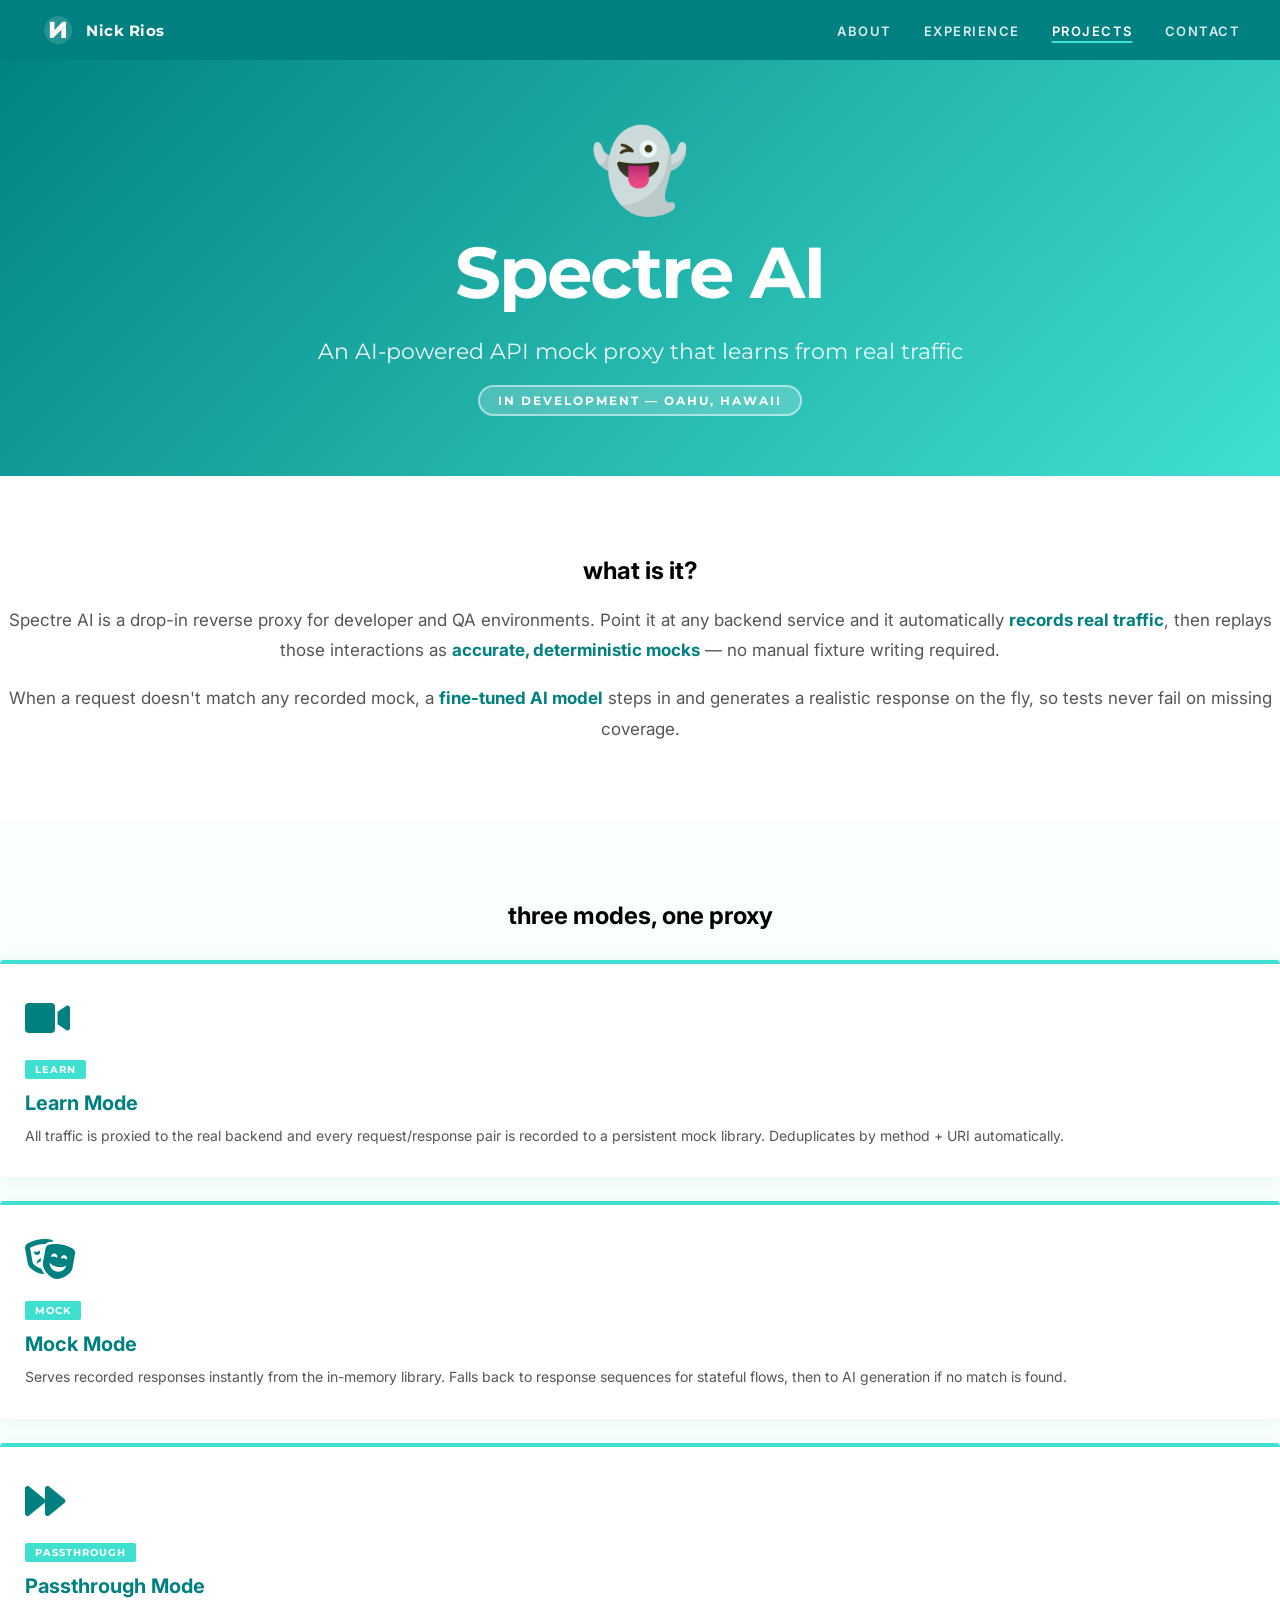
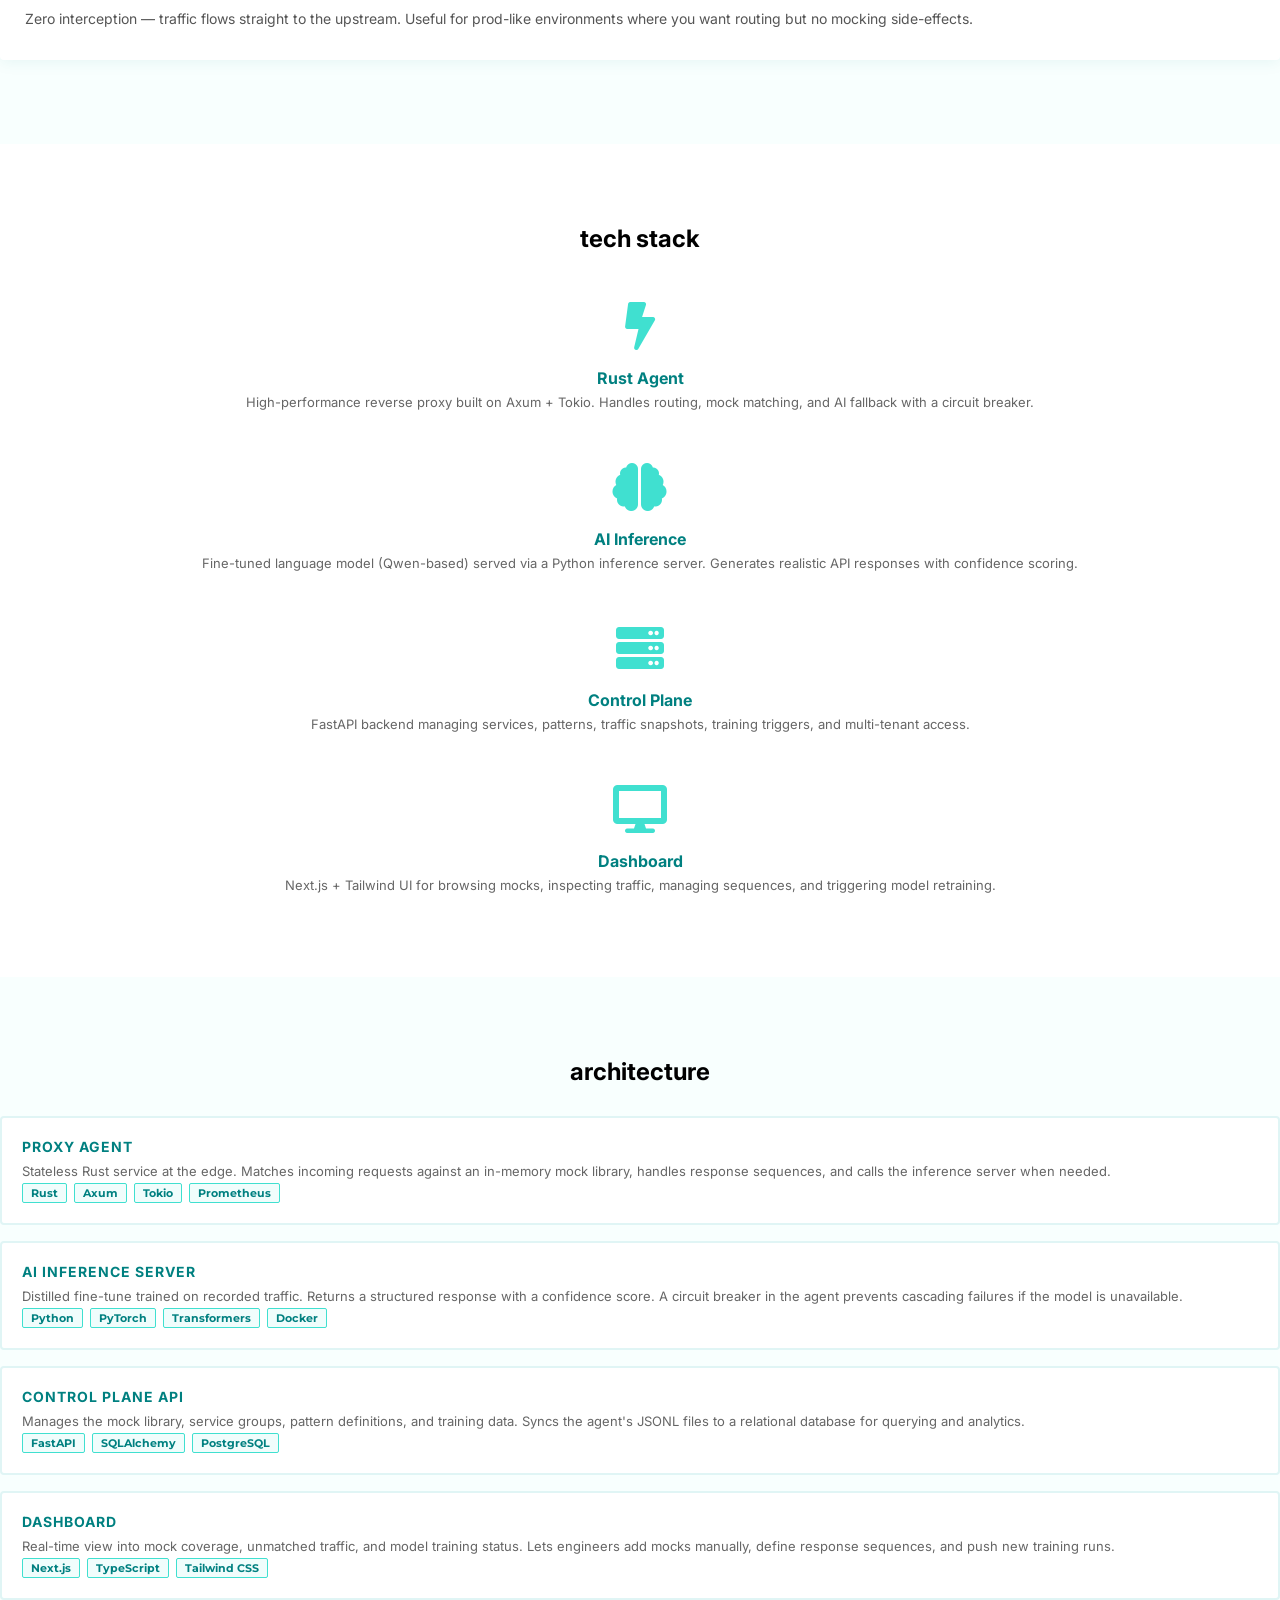
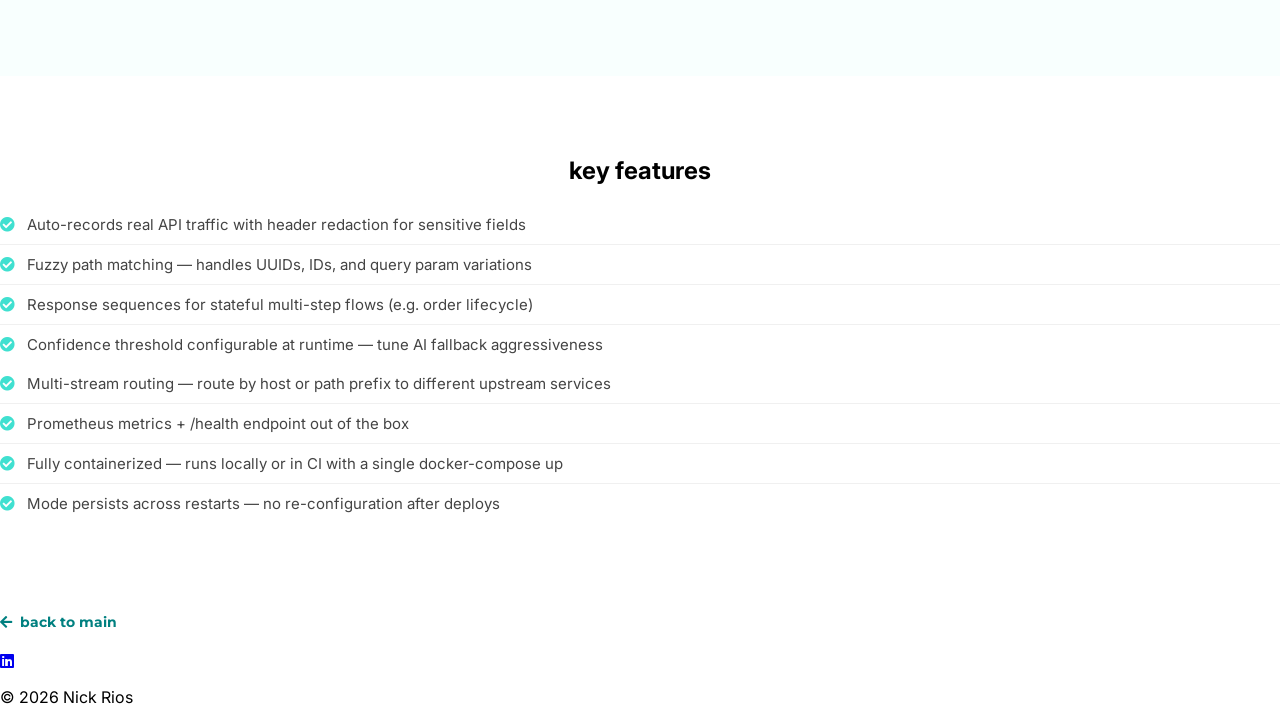
==== project.html @ e2701777 "Overhaul portfolio site with new design and updated content - Custom flexbox nav replacing broken Bo" ====
<!doctype html>
<html lang="en">

<head>
    <meta charset="utf-8">
    <meta http-equiv="x-ua-compatible" content="ie=edge">
    <title>Nick Rios | Projects</title>
    <meta name="description" content="Projects by Nick Rios — currently building Spectre AI, an AI-powered API mock proxy.">
    <meta name="viewport" content="width=device-width, initial-scale=1">
    <link rel="shortcut icon" href="static/images/favicon.ico" type="image/x-icon">
    <link rel="icon" type="image/png" href="static/images/favicon.png" />
    <link rel="stylesheet" href="https://fonts.googleapis.com/css2?family=Inter:wght@400;500;600;700&family=Montserrat:wght@400;700;900&display=swap">
    <link rel="stylesheet" href="static/css/normalize.css">
    <link rel="stylesheet" href="static/css/bootstrap.min.css">
    <link rel="stylesheet" href="https://use.fontawesome.com/releases/v5.8.1/css/all.css" integrity="sha384-50oBUHEmvpQ+1lW4y57PTFmhCaXp0ML5d60M1M7uH2+nqUivzIebhndOJK28anvf" crossorigin="anonymous">
    <style>
        /* ── Shared topnav ── */
        *, *::before, *::after { box-sizing: border-box; }
        body { font-family: 'Inter', sans-serif; margin: 0; padding: 0; }
        .topnav {
            position: fixed; top: 0; left: 0; right: 0; z-index: 100;
            height: 60px; background: #008080;
            display: flex; align-items: center; justify-content: space-between;
            padding: 0 40px;
        }
        .topnav-brand {
            display: flex; align-items: center; gap: 10px;
            color: #fff; font-family: 'Montserrat', sans-serif;
            font-size: 15px; font-weight: 700; letter-spacing: 0.5px;
            text-decoration: none;
        }
        .topnav-brand svg { width: 36px; height: 36px; flex-shrink: 0; }
        .topnav-links {
            display: flex; align-items: center; gap: 32px;
            list-style: none; margin: 0; padding: 0;
        }
        .topnav-links a {
            color: rgba(255,255,255,0.85); font-size: 13px; font-weight: 600;
            letter-spacing: 1.5px; text-transform: uppercase; text-decoration: none;
            transition: color 0.2s; position: relative; padding-bottom: 4px;
        }
        .topnav-links a::after {
            content: ''; position: absolute; bottom: 0; left: 50%;
            transform: translateX(-50%); width: 0; height: 2px;
            background: #40E0D0; transition: width 0.25s ease;
        }
        .topnav-links a:hover { color: #fff; }
        .topnav-links a:hover::after,
        .topnav-links a.active::after { width: 100%; }
        .topnav-links a.active { color: #fff; }
        .topnav-toggle {
            display: none; background: none; border: none; cursor: pointer;
            padding: 4px; flex-direction: column; gap: 5px;
        }
        .topnav-toggle span { display: block; width: 24px; height: 2px; background: #fff; border-radius: 2px; }
        #return-to-top {
            position: fixed; bottom: 24px; right: 24px;
            background: rgba(0,128,128,0.85); width: 44px; height: 44px;
            border-radius: 50%; display: none; align-items: center;
            justify-content: center; color: #fff; font-size: 16px;
            z-index: 999; transition: background 0.2s ease; text-decoration: none;
        }
        #return-to-top:hover { background: #008080; }
        @media (max-width: 767px) {
            .topnav { padding: 0 20px; }
            .topnav-toggle { display: flex; }
            .topnav-links {
                display: none; position: absolute; top: 60px; left: 0; right: 0;
                background: #006666; flex-direction: column; gap: 0; padding: 8px 0;
            }
            .topnav-links.open { display: flex; }
            .topnav-links li { width: 100%; }
            .topnav-links a { display: block; padding: 12px 24px; letter-spacing: 1px; }
            .topnav-links a::after { display: none; }
        }
    </style>
    <style>
        /* ── Project page overrides ── */
        .project-hero {
            background: linear-gradient(135deg, #008080 0%, #40E0D0 100%);
            padding: 120px 0 60px;
            text-align: center;
            color: #fff;
        }

        .project-hero h1 {
            font-family: 'Montserrat', sans-serif;
            font-size: 72px;
            font-weight: 700;
            margin: 0 0 10px;
            letter-spacing: -2px;
        }

        .project-hero .spectre-icon {
            font-size: 80px;
            display: block;
            margin-bottom: 10px;
            opacity: 0.9;
        }

        .project-hero .tagline {
            font-size: 22px;
            font-family: 'Montserrat', sans-serif;
            opacity: 0.92;
            margin-bottom: 20px;
        }

        .project-hero .status-badge {
            display: inline-block;
            background: rgba(255,255,255,0.2);
            border: 2px solid rgba(255,255,255,0.5);
            color: #fff;
            font-family: 'Montserrat', sans-serif;
            font-size: 12px;
            font-weight: 700;
            letter-spacing: 2px;
            text-transform: uppercase;
            padding: 6px 18px;
            border-radius: 20px;
        }

        /* ── Sections ── */
        .project-section {
            padding: 60px 0;
        }

        .project-section h2 {
            text-align: center;
        }

        .project-section.alt-bg {
            background: #f8fffe;
        }

        /* ── Mode cards ── */
        .mode-card {
            background: #fff;
            border-top: 4px solid #40E0D0;
            border-radius: 4px;
            box-shadow: 0 2px 16px rgba(0,128,128,0.08);
            padding: 30px 25px;
            margin-bottom: 24px;
            height: 100%;
        }

        .mode-card .mode-icon {
            font-size: 40px;
            color: #008080;
            margin-bottom: 14px;
        }

        .mode-card h3 {
            color: #008080;
            font-size: 20px;
            font-weight: 700;
            margin-top: 0;
            margin-bottom: 10px;
        }

        .mode-card p {
            color: #555;
            font-size: 14px;
            line-height: 1.6;
            margin: 0;
        }

        .mode-label {
            display: inline-block;
            background: #40E0D0;
            color: #fff;
            font-family: 'Montserrat', sans-serif;
            font-size: 10px;
            font-weight: 700;
            letter-spacing: 1px;
            text-transform: uppercase;
            padding: 3px 10px;
            border-radius: 2px;
            margin-bottom: 12px;
        }

        /* ── Stack grid ── */
        .stack-item {
            text-align: center;
            padding: 24px 10px;
        }

        .stack-item .stack-icon {
            font-size: 48px;
            color: #40E0D0;
            margin-bottom: 12px;
        }

        .stack-item h4 {
            color: #008080;
            font-size: 16px;
            font-weight: 700;
            margin: 0 0 6px;
        }

        .stack-item p {
            font-size: 13px;
            color: #666;
            margin: 0;
        }

        /* ── Feature list ── */
        .feature-list {
            list-style: none;
            padding: 0;
            margin: 0;
        }

        .feature-list li {
            padding: 10px 0;
            border-bottom: 1px solid #f0f0f0;
            font-size: 15px;
            color: #444;
            display: flex;
            align-items: flex-start;
            gap: 12px;
        }

        .feature-list li:last-child {
            border-bottom: none;
        }

        .feature-list li .fas {
            color: #40E0D0;
            margin-top: 2px;
            flex-shrink: 0;
        }

        /* ── Architecture diagram ── */
        .arch-box {
            background: #fff;
            border: 2px solid #e0f5f5;
            border-radius: 4px;
            padding: 20px;
            margin-bottom: 16px;
            position: relative;
        }

        .arch-box h5 {
            color: #008080;
            font-weight: 700;
            margin: 0 0 8px;
            font-size: 14px;
            text-transform: uppercase;
            letter-spacing: 1px;
        }

        .arch-box p {
            font-size: 13px;
            color: #666;
            margin: 0;
        }

        .arch-box .tech-tag {
            display: inline-block;
            background: #f0fdfc;
            border: 1px solid #40E0D0;
            color: #008080;
            font-size: 11px;
            font-family: 'Montserrat', sans-serif;
            font-weight: 700;
            padding: 2px 8px;
            margin: 4px 3px 0 0;
            border-radius: 2px;
        }

        /* ── Back link ── */
        .back-link {
            display: inline-flex;
            align-items: center;
            gap: 8px;
            color: #008080;
            font-family: 'Montserrat', sans-serif;
            font-weight: 700;
            font-size: 14px;
            text-decoration: none;
            margin-top: 30px;
            transition: color 0.2s;
        }

        .back-link:hover {
            color: #40E0D0;
        }

        /* ── Responsive ── */
        @media (max-width: 767px) {
            .project-hero h1 {
                font-size: 48px;
            }
            .project-hero .spectre-icon {
                font-size: 56px;
            }
        }
    </style>
</head>

<body>
    <!-- Return to Top -->
    <a href="javascript:" id="return-to-top"><span class="fas fa-arrow-up"></span></a>

    <!-- Navigation -->
    <nav class="topnav">
        <a href="index.html" class="topnav-brand">
            <svg xmlns="http://www.w3.org/2000/svg" viewBox="0 0 718.58 718.58" enable-background="new 0 0 425.8 425.8">
                <circle fill="rgba(255,255,255,0.15)" cx="362.9" cy="362.9" r="278.8"/>
                <g fill="#fff">
                    <polygon points="289.02 196.89 196.91 196.89 196.91 453.43 289.02 361.31 289.02 196.89"/>
                    <polygon points="426.45 518.57 518.56 518.57 518.56 262.03 426.45 354.15 426.45 518.57"/>
                    <polygon points="518.56 196.89 453.43 196.89 196.91 453.44 196.91 518.58 262.04 518.58 518.56 262.03 518.56 196.89"/>
                </g>
            </svg>
            Nick Rios
        </a>
        <button class="topnav-toggle" id="navToggle" aria-label="Toggle navigation">
            <span></span><span></span><span></span>
        </button>
        <ul class="topnav-links" id="navLinks">
            <li><a href="index.html#about">About</a></li>
            <li><a href="index.html#experience">Experience</a></li>
            <li><a href="project.html" class="active">Projects</a></li>
            <li><a href="index.html#contact">Contact</a></li>
        </ul>
    </nav>

    <!-- Hero -->
    <div class="project-hero">
        <div class="container">
            <span class="spectre-icon">👻</span>
            <h1>Spectre AI</h1>
            <p class="tagline">An AI-powered API mock proxy that learns from real traffic</p>
            <span class="status-badge">In Development &mdash; Oahu, Hawaii</span>
        </div>
    </div>

    <!-- What it is -->
    <section class="project-section">
        <div class="container">
            <h2>what is it?</h2>
            <div class="row">
                <div class="col-md-8 col-md-offset-2" style="text-align:center; color:#555; font-size:17px; line-height:1.8;">
                    <p>Spectre AI is a drop-in reverse proxy for developer and QA environments. Point it at any backend service and it automatically <strong style="color:#008080">records real traffic</strong>, then replays those interactions as <strong style="color:#008080">accurate, deterministic mocks</strong> — no manual fixture writing required.</p>
                    <p>When a request doesn't match any recorded mock, a <strong style="color:#008080">fine-tuned AI model</strong> steps in and generates a realistic response on the fly, so tests never fail on missing coverage.</p>
                </div>
            </div>
        </div>
    </section>

    <!-- Three modes -->
    <section class="project-section alt-bg">
        <div class="container">
            <h2>three modes, one proxy</h2>
            <div class="row" style="margin-top:30px;">
                <div class="col-md-4">
                    <div class="mode-card">
                        <div class="mode-icon"><span class="fas fa-video"></span></div>
                        <span class="mode-label">Learn</span>
                        <h3>Learn Mode</h3>
                        <p>All traffic is proxied to the real backend and every request/response pair is recorded to a persistent mock library. Deduplicates by method + URI automatically.</p>
                    </div>
                </div>
                <div class="col-md-4">
                    <div class="mode-card">
                        <div class="mode-icon"><span class="fas fa-theater-masks"></span></div>
                        <span class="mode-label">Mock</span>
                        <h3>Mock Mode</h3>
                        <p>Serves recorded responses instantly from the in-memory library. Falls back to response sequences for stateful flows, then to AI generation if no match is found.</p>
                    </div>
                </div>
                <div class="col-md-4">
                    <div class="mode-card">
                        <div class="mode-icon"><span class="fas fa-forward"></span></div>
                        <span class="mode-label">Passthrough</span>
                        <h3>Passthrough Mode</h3>
                        <p>Zero interception — traffic flows straight to the upstream. Useful for prod-like environments where you want routing but no mocking side-effects.</p>
                    </div>
                </div>
            </div>
        </div>
    </section>

    <!-- Tech stack -->
    <section class="project-section">
        <div class="container">
            <h2>tech stack</h2>
            <div class="row" style="margin-top:20px;">
                <div class="col-sm-6 col-md-3 stack-item">
                    <div class="stack-icon"><span class="fas fa-bolt"></span></div>
                    <h4>Rust Agent</h4>
                    <p>High-performance reverse proxy built on Axum + Tokio. Handles routing, mock matching, and AI fallback with a circuit breaker.</p>
                </div>
                <div class="col-sm-6 col-md-3 stack-item">
                    <div class="stack-icon"><span class="fas fa-brain"></span></div>
                    <h4>AI Inference</h4>
                    <p>Fine-tuned language model (Qwen-based) served via a Python inference server. Generates realistic API responses with confidence scoring.</p>
                </div>
                <div class="col-sm-6 col-md-3 stack-item">
                    <div class="stack-icon"><span class="fas fa-server"></span></div>
                    <h4>Control Plane</h4>
                    <p>FastAPI backend managing services, patterns, traffic snapshots, training triggers, and multi-tenant access.</p>
                </div>
                <div class="col-sm-6 col-md-3 stack-item">
                    <div class="stack-icon"><span class="fas fa-desktop"></span></div>
                    <h4>Dashboard</h4>
                    <p>Next.js + Tailwind UI for browsing mocks, inspecting traffic, managing sequences, and triggering model retraining.</p>
                </div>
            </div>
        </div>
    </section>

    <!-- Architecture -->
    <section class="project-section alt-bg">
        <div class="container">
            <h2>architecture</h2>
            <div class="row" style="margin-top:30px;">
                <div class="col-md-6">
                    <div class="arch-box">
                        <h5>Proxy Agent</h5>
                        <p>Stateless Rust service at the edge. Matches incoming requests against an in-memory mock library, handles response sequences, and calls the inference server when needed.</p>
                        <span class="tech-tag">Rust</span>
                        <span class="tech-tag">Axum</span>
                        <span class="tech-tag">Tokio</span>
                        <span class="tech-tag">Prometheus</span>
                    </div>
                    <div class="arch-box">
                        <h5>AI Inference Server</h5>
                        <p>Distilled fine-tune trained on recorded traffic. Returns a structured response with a confidence score. A circuit breaker in the agent prevents cascading failures if the model is unavailable.</p>
                        <span class="tech-tag">Python</span>
                        <span class="tech-tag">PyTorch</span>
                        <span class="tech-tag">Transformers</span>
                        <span class="tech-tag">Docker</span>
                    </div>
                </div>
                <div class="col-md-6">
                    <div class="arch-box">
                        <h5>Control Plane API</h5>
                        <p>Manages the mock library, service groups, pattern definitions, and training data. Syncs the agent's JSONL files to a relational database for querying and analytics.</p>
                        <span class="tech-tag">FastAPI</span>
                        <span class="tech-tag">SQLAlchemy</span>
                        <span class="tech-tag">PostgreSQL</span>
                    </div>
                    <div class="arch-box">
                        <h5>Dashboard</h5>
                        <p>Real-time view into mock coverage, unmatched traffic, and model training status. Lets engineers add mocks manually, define response sequences, and push new training runs.</p>
                        <span class="tech-tag">Next.js</span>
                        <span class="tech-tag">TypeScript</span>
                        <span class="tech-tag">Tailwind CSS</span>
                    </div>
                </div>
            </div>
        </div>
    </section>

    <!-- Key features -->
    <section class="project-section">
        <div class="container">
            <h2>key features</h2>
            <div class="row" style="margin-top:20px;">
                <div class="col-md-6">
                    <ul class="feature-list">
                        <li><span class="fas fa-check-circle"></span> Auto-records real API traffic with header redaction for sensitive fields</li>
                        <li><span class="fas fa-check-circle"></span> Fuzzy path matching — handles UUIDs, IDs, and query param variations</li>
                        <li><span class="fas fa-check-circle"></span> Response sequences for stateful multi-step flows (e.g. order lifecycle)</li>
                        <li><span class="fas fa-check-circle"></span> Confidence threshold configurable at runtime — tune AI fallback aggressiveness</li>
                    </ul>
                </div>
                <div class="col-md-6">
                    <ul class="feature-list">
                        <li><span class="fas fa-check-circle"></span> Multi-stream routing — route by host or path prefix to different upstream services</li>
                        <li><span class="fas fa-check-circle"></span> Prometheus metrics + /health endpoint out of the box</li>
                        <li><span class="fas fa-check-circle"></span> Fully containerized — runs locally or in CI with a single docker-compose up</li>
                        <li><span class="fas fa-check-circle"></span> Mode persists across restarts — no re-configuration after deploys</li>
                    </ul>
                </div>
            </div>
        </div>
    </section>

    <!-- Footer -->
    <footer id="contact">
        <div class="container">
            <div class="row">
                <a href="index.html" class="back-link"><span class="fas fa-arrow-left"></span> back to main</a>
                <br><br>
                <div class="social">
                    <a href="https://www.linkedin.com/in/nicolas-rios-039038108/" target="_blank" alt="LinkedIn profile"><span class="fab fa-linkedin" aria-hidden="true"></span></a>
                </div>
                <p id="copyright"></p>
            </div>
        </div>
    </footer>

    <script src="static/js/jquery-3.1.1.min.js"></script>
    <script src="static/js/bootstrap.min.js"></script>

    <script>
        // Mobile nav toggle
        document.getElementById('navToggle').addEventListener('click', function() {
            document.getElementById('navLinks').classList.toggle('open');
        });

        // Return to top
        window.addEventListener('scroll', function() {
            var btn = document.getElementById('return-to-top');
            btn.style.display = window.scrollY > 300 ? 'flex' : 'none';
        });
        document.getElementById('return-to-top').addEventListener('click', function(e) {
            e.preventDefault();
            window.scrollTo({ top: 0, behavior: 'smooth' });
        });

        // Footer year
        var c = document.getElementById('copyright');
        if (c) c.textContent = '© ' + new Date().getFullYear() + ' Nick Rios';
    </script>

</body>

</html>
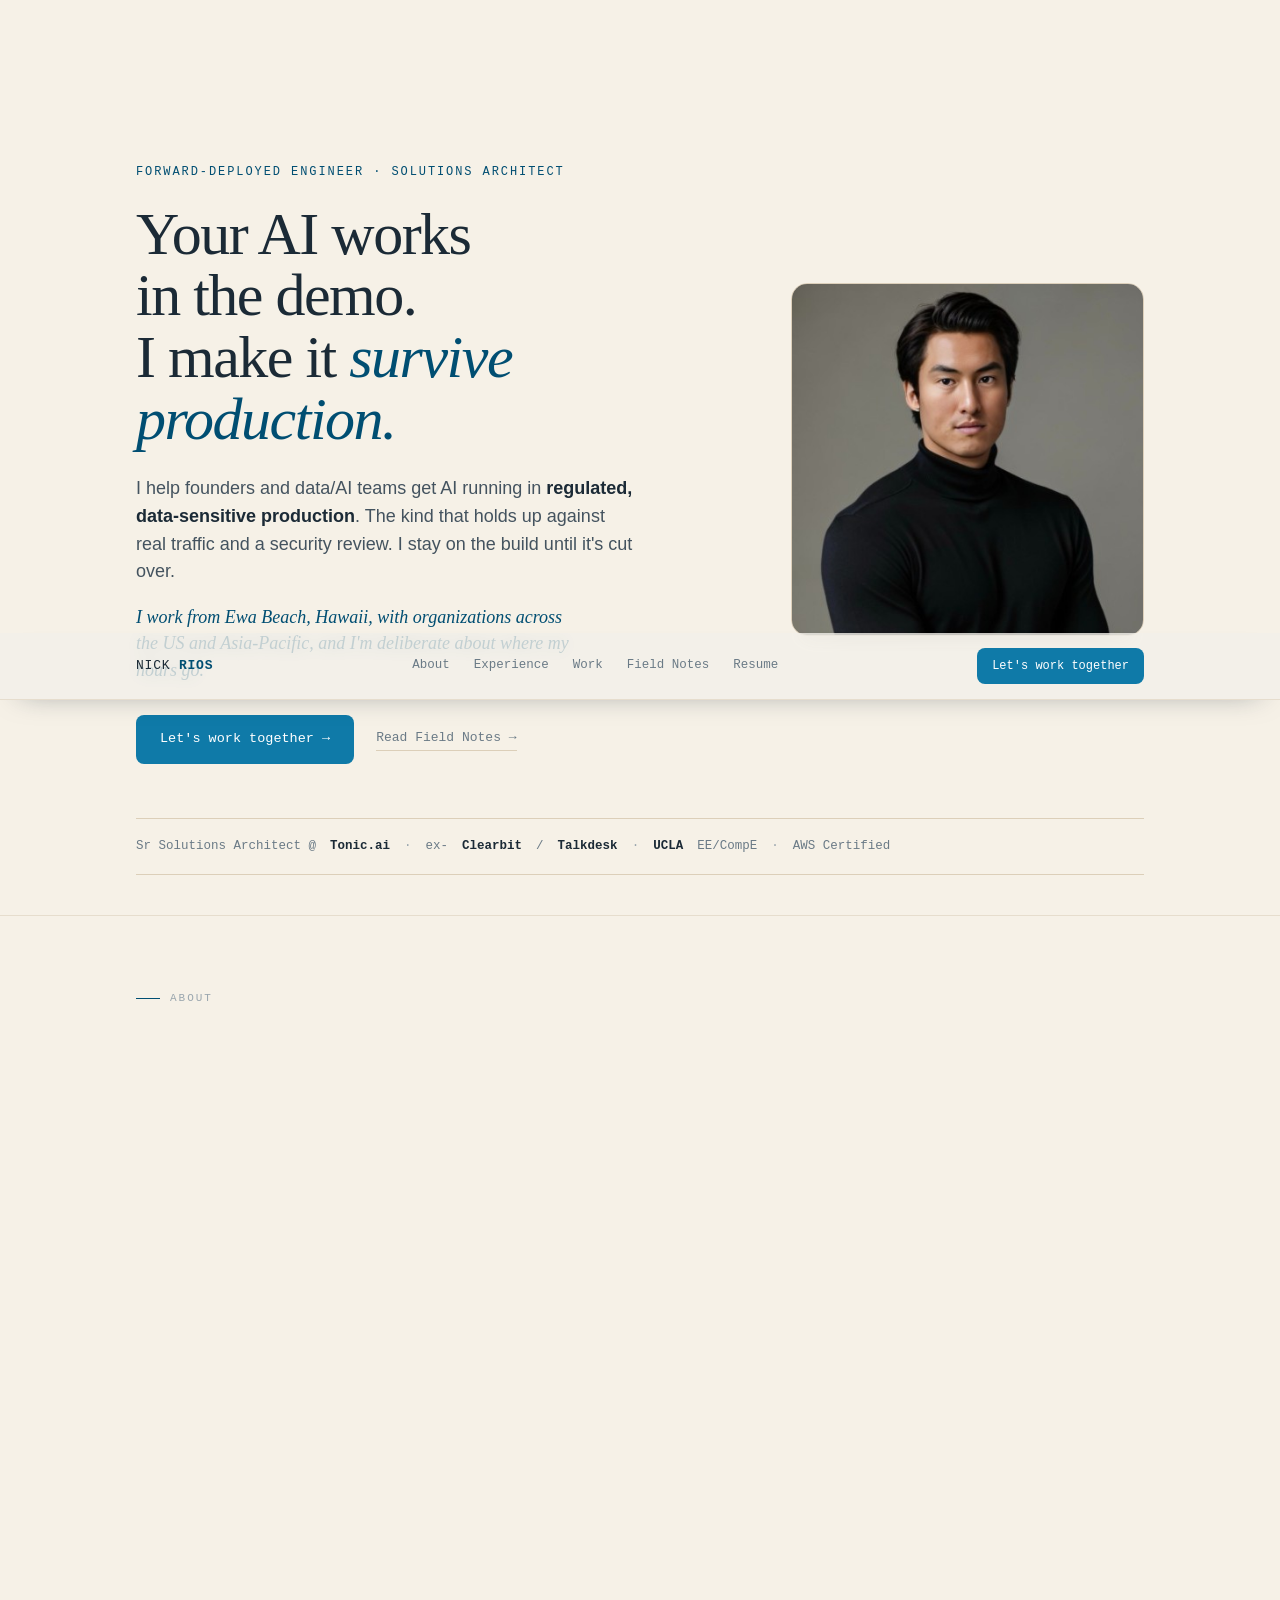
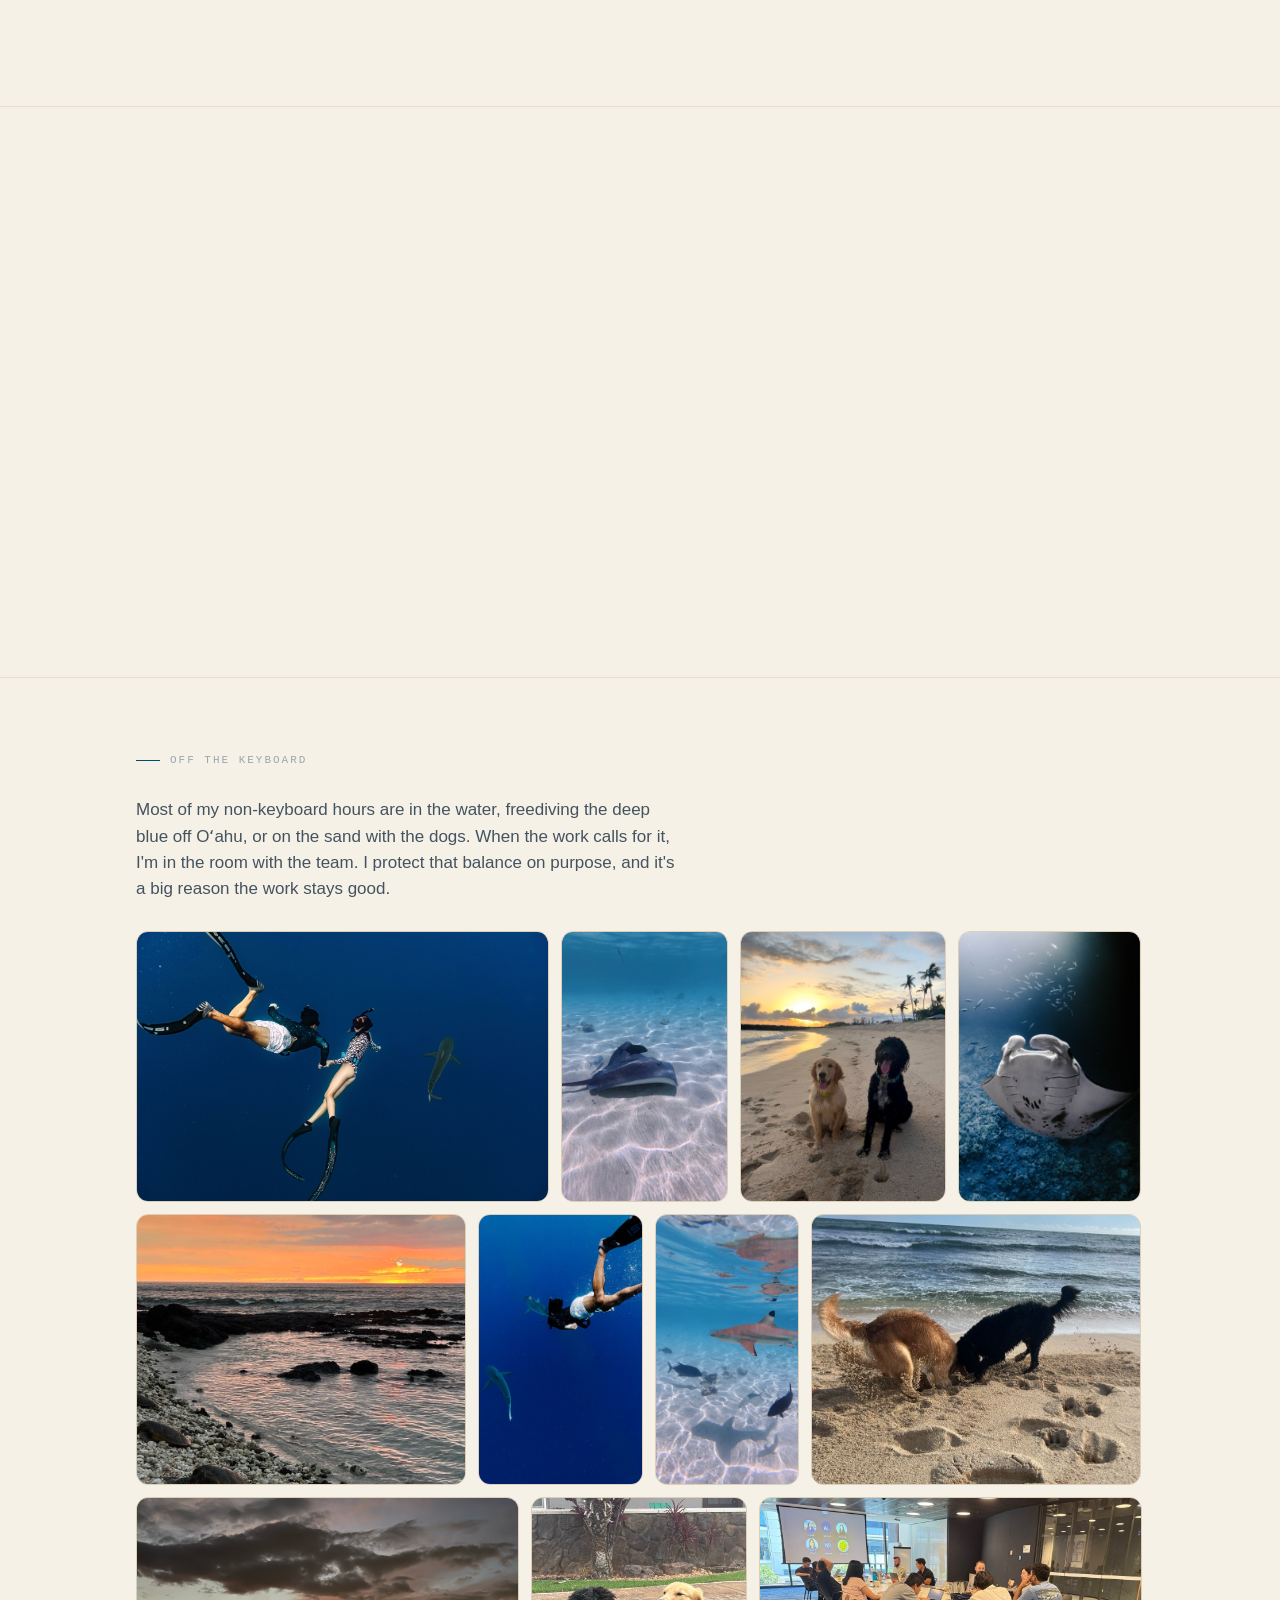
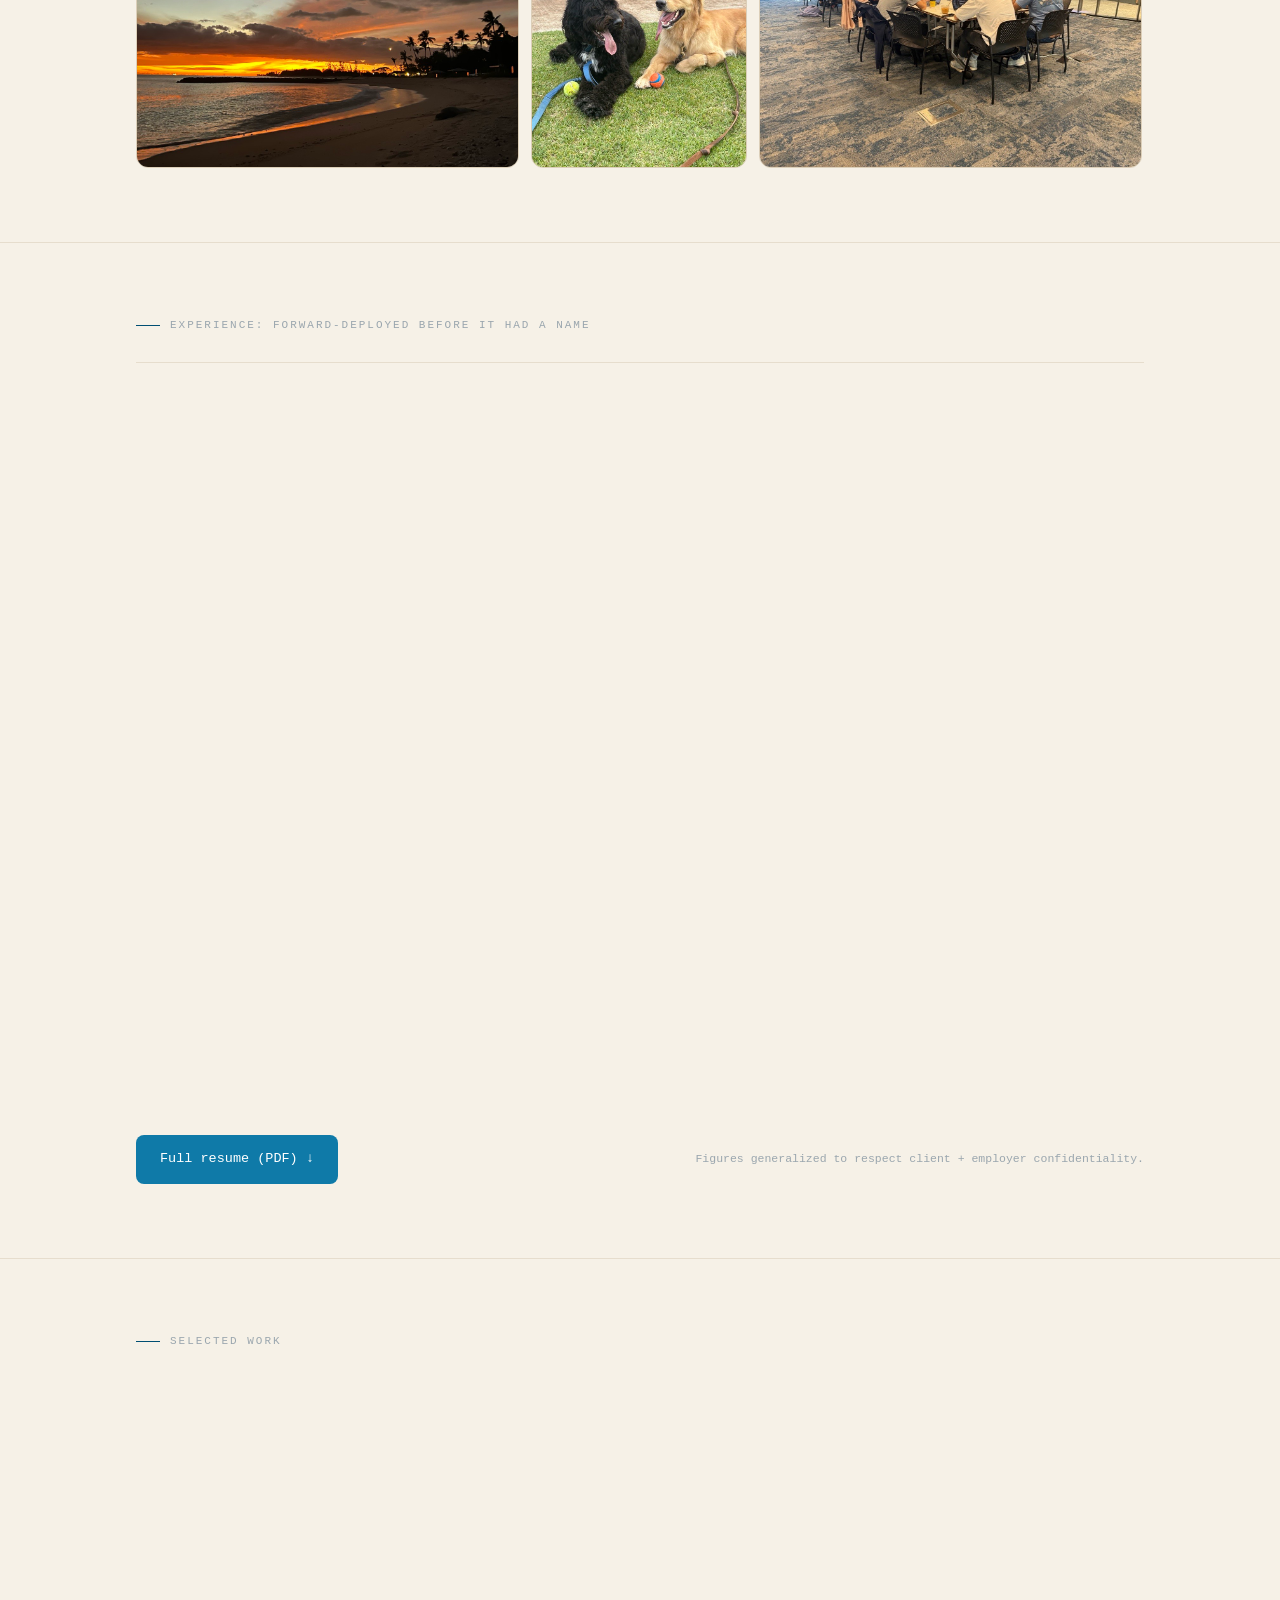
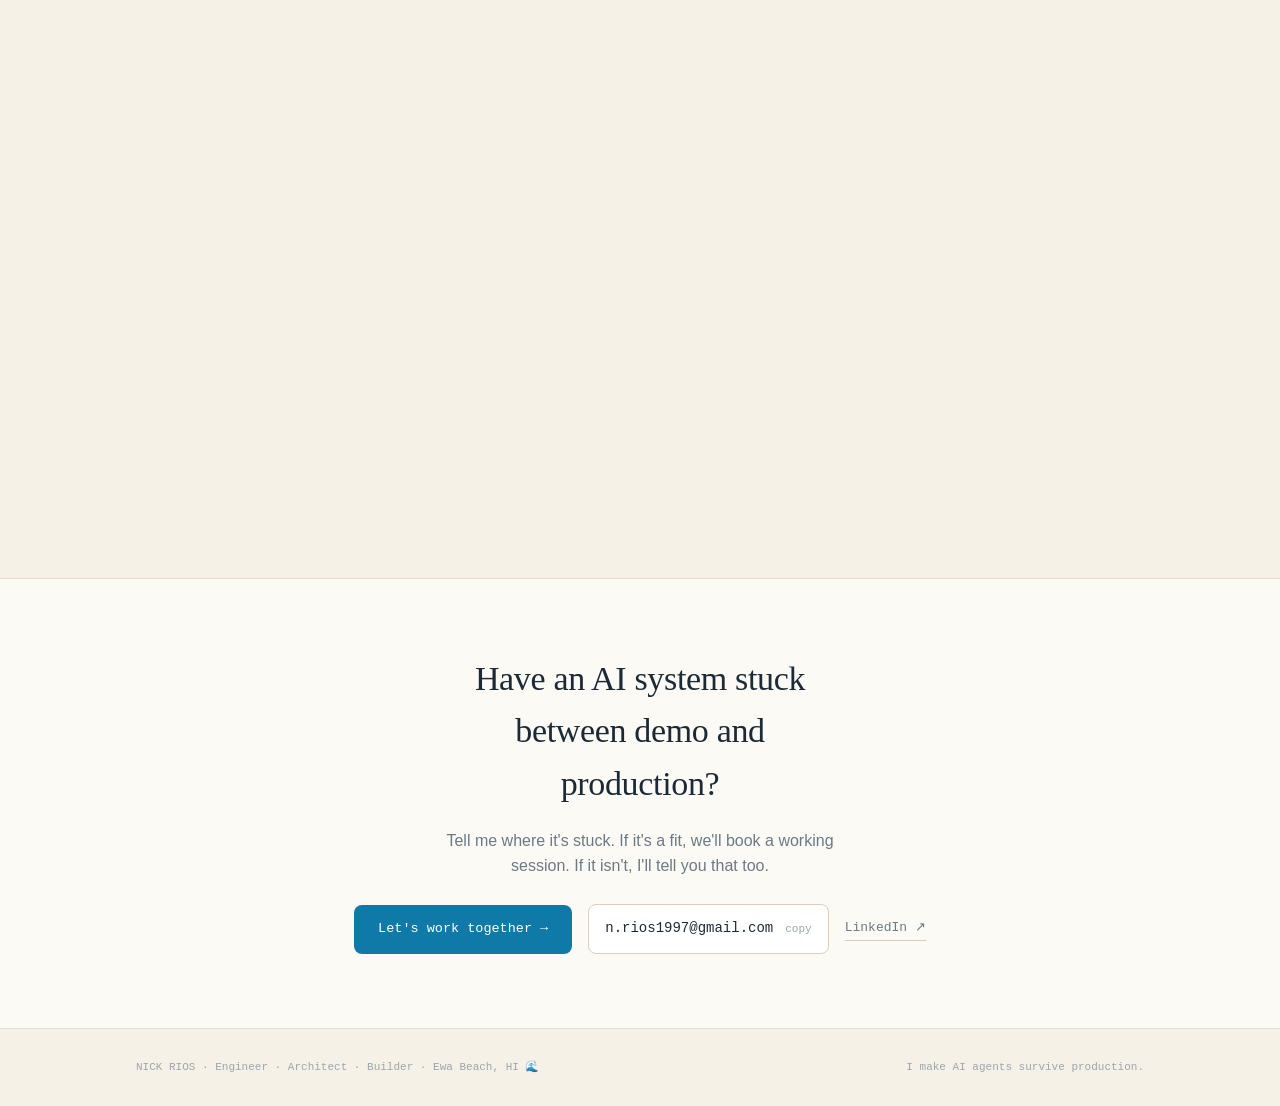
==== commit 791a0e1b: "Site v2: forward-deployed engineer portfolio Replaces the 2019-era single-page site with the new mul" ====
--- a/project.html
+++ b/project.html
@@ -1,522 +1,7 @@
-<!doctype html>
-<html lang="en">
-
-<head>
-    <meta charset="utf-8">
-    <meta http-equiv="x-ua-compatible" content="ie=edge">
-    <title>Nick Rios | Projects</title>
-    <meta name="description" content="Projects by Nick Rios — currently building Spectre AI, an AI-powered API mock proxy.">
-    <meta name="viewport" content="width=device-width, initial-scale=1">
-    <link rel="shortcut icon" href="static/images/favicon.ico" type="image/x-icon">
-    <link rel="icon" type="image/png" href="static/images/favicon.png" />
-    <link rel="stylesheet" href="https://fonts.googleapis.com/css2?family=Inter:wght@400;500;600;700&family=Montserrat:wght@400;700;900&display=swap">
-    <link rel="stylesheet" href="static/css/normalize.css">
-    <link rel="stylesheet" href="static/css/bootstrap.min.css">
-    <link rel="stylesheet" href="https://use.fontawesome.com/releases/v5.8.1/css/all.css" integrity="sha384-50oBUHEmvpQ+1lW4y57PTFmhCaXp0ML5d60M1M7uH2+nqUivzIebhndOJK28anvf" crossorigin="anonymous">
-    <style>
-        /* ── Shared topnav ── */
-        *, *::before, *::after { box-sizing: border-box; }
-        body { font-family: 'Inter', sans-serif; margin: 0; padding: 0; }
-        .topnav {
-            position: fixed; top: 0; left: 0; right: 0; z-index: 100;
-            height: 60px; background: #008080;
-            display: flex; align-items: center; justify-content: space-between;
-            padding: 0 40px;
-        }
-        .topnav-brand {
-            display: flex; align-items: center; gap: 10px;
-            color: #fff; font-family: 'Montserrat', sans-serif;
-            font-size: 15px; font-weight: 700; letter-spacing: 0.5px;
-            text-decoration: none;
-        }
-        .topnav-brand svg { width: 36px; height: 36px; flex-shrink: 0; }
-        .topnav-links {
-            display: flex; align-items: center; gap: 32px;
-            list-style: none; margin: 0; padding: 0;
-        }
-        .topnav-links a {
-            color: rgba(255,255,255,0.85); font-size: 13px; font-weight: 600;
-            letter-spacing: 1.5px; text-transform: uppercase; text-decoration: none;
-            transition: color 0.2s; position: relative; padding-bottom: 4px;
-        }
-        .topnav-links a::after {
-            content: ''; position: absolute; bottom: 0; left: 50%;
-            transform: translateX(-50%); width: 0; height: 2px;
-            background: #40E0D0; transition: width 0.25s ease;
-        }
-        .topnav-links a:hover { color: #fff; }
-        .topnav-links a:hover::after,
-        .topnav-links a.active::after { width: 100%; }
-        .topnav-links a.active { color: #fff; }
-        .topnav-toggle {
-            display: none; background: none; border: none; cursor: pointer;
-            padding: 4px; flex-direction: column; gap: 5px;
-        }
-        .topnav-toggle span { display: block; width: 24px; height: 2px; background: #fff; border-radius: 2px; }
-        #return-to-top {
-            position: fixed; bottom: 24px; right: 24px;
-            background: rgba(0,128,128,0.85); width: 44px; height: 44px;
-            border-radius: 50%; display: none; align-items: center;
-            justify-content: center; color: #fff; font-size: 16px;
-            z-index: 999; transition: background 0.2s ease; text-decoration: none;
-        }
-        #return-to-top:hover { background: #008080; }
-        @media (max-width: 767px) {
-            .topnav { padding: 0 20px; }
-            .topnav-toggle { display: flex; }
-            .topnav-links {
-                display: none; position: absolute; top: 60px; left: 0; right: 0;
-                background: #006666; flex-direction: column; gap: 0; padding: 8px 0;
-            }
-            .topnav-links.open { display: flex; }
-            .topnav-links li { width: 100%; }
-            .topnav-links a { display: block; padding: 12px 24px; letter-spacing: 1px; }
-            .topnav-links a::after { display: none; }
-        }
-    </style>
-    <style>
-        /* ── Project page overrides ── */
-        .project-hero {
-            background: linear-gradient(135deg, #008080 0%, #40E0D0 100%);
-            padding: 120px 0 60px;
-            text-align: center;
-            color: #fff;
-        }
-
-        .project-hero h1 {
-            font-family: 'Montserrat', sans-serif;
-            font-size: 72px;
-            font-weight: 700;
-            margin: 0 0 10px;
-            letter-spacing: -2px;
-        }
-
-        .project-hero .spectre-icon {
-            font-size: 80px;
-            display: block;
-            margin-bottom: 10px;
-            opacity: 0.9;
-        }
-
-        .project-hero .tagline {
-            font-size: 22px;
-            font-family: 'Montserrat', sans-serif;
-            opacity: 0.92;
-            margin-bottom: 20px;
-        }
-
-        .project-hero .status-badge {
-            display: inline-block;
-            background: rgba(255,255,255,0.2);
-            border: 2px solid rgba(255,255,255,0.5);
-            color: #fff;
-            font-family: 'Montserrat', sans-serif;
-            font-size: 12px;
-            font-weight: 700;
-            letter-spacing: 2px;
-            text-transform: uppercase;
-            padding: 6px 18px;
-            border-radius: 20px;
-        }
-
-        /* ── Sections ── */
-        .project-section {
-            padding: 60px 0;
-        }
-
-        .project-section h2 {
-            text-align: center;
-        }
-
-        .project-section.alt-bg {
-            background: #f8fffe;
-        }
-
-        /* ── Mode cards ── */
-        .mode-card {
-            background: #fff;
-            border-top: 4px solid #40E0D0;
-            border-radius: 4px;
-            box-shadow: 0 2px 16px rgba(0,128,128,0.08);
-            padding: 30px 25px;
-            margin-bottom: 24px;
-            height: 100%;
-        }
-
-        .mode-card .mode-icon {
-            font-size: 40px;
-            color: #008080;
-            margin-bottom: 14px;
-        }
-
-        .mode-card h3 {
-            color: #008080;
-            font-size: 20px;
-            font-weight: 700;
-            margin-top: 0;
-            margin-bottom: 10px;
-        }
-
-        .mode-card p {
-            color: #555;
-            font-size: 14px;
-            line-height: 1.6;
-            margin: 0;
-        }
-
-        .mode-label {
-            display: inline-block;
-            background: #40E0D0;
-            color: #fff;
-            font-family: 'Montserrat', sans-serif;
-            font-size: 10px;
-            font-weight: 700;
-            letter-spacing: 1px;
-            text-transform: uppercase;
-            padding: 3px 10px;
-            border-radius: 2px;
-            margin-bottom: 12px;
-        }
-
-        /* ── Stack grid ── */
-        .stack-item {
-            text-align: center;
-            padding: 24px 10px;
-        }
-
-        .stack-item .stack-icon {
-            font-size: 48px;
-            color: #40E0D0;
-            margin-bottom: 12px;
-        }
-
-        .stack-item h4 {
-            color: #008080;
-            font-size: 16px;
-            font-weight: 700;
-            margin: 0 0 6px;
-        }
-
-        .stack-item p {
-            font-size: 13px;
-            color: #666;
-            margin: 0;
-        }
-
-        /* ── Feature list ── */
-        .feature-list {
-            list-style: none;
-            padding: 0;
-            margin: 0;
-        }
-
-        .feature-list li {
-            padding: 10px 0;
-            border-bottom: 1px solid #f0f0f0;
-            font-size: 15px;
-            color: #444;
-            display: flex;
-            align-items: flex-start;
-            gap: 12px;
-        }
-
-        .feature-list li:last-child {
-            border-bottom: none;
-        }
-
-        .feature-list li .fas {
-            color: #40E0D0;
-            margin-top: 2px;
-            flex-shrink: 0;
-        }
-
-        /* ── Architecture diagram ── */
-        .arch-box {
-            background: #fff;
-            border: 2px solid #e0f5f5;
-            border-radius: 4px;
-            padding: 20px;
-            margin-bottom: 16px;
-            position: relative;
-        }
-
-        .arch-box h5 {
-            color: #008080;
-            font-weight: 700;
-            margin: 0 0 8px;
-            font-size: 14px;
-            text-transform: uppercase;
-            letter-spacing: 1px;
-        }
-
-        .arch-box p {
-            font-size: 13px;
-            color: #666;
-            margin: 0;
-        }
-
-        .arch-box .tech-tag {
-            display: inline-block;
-            background: #f0fdfc;
-            border: 1px solid #40E0D0;
-            color: #008080;
-            font-size: 11px;
-            font-family: 'Montserrat', sans-serif;
-            font-weight: 700;
-            padding: 2px 8px;
-            margin: 4px 3px 0 0;
-            border-radius: 2px;
-        }
-
-        /* ── Back link ── */
-        .back-link {
-            display: inline-flex;
-            align-items: center;
-            gap: 8px;
-            color: #008080;
-            font-family: 'Montserrat', sans-serif;
-            font-weight: 700;
-            font-size: 14px;
-            text-decoration: none;
-            margin-top: 30px;
-            transition: color 0.2s;
-        }
-
-        .back-link:hover {
-            color: #40E0D0;
-        }
-
-        /* ── Responsive ── */
-        @media (max-width: 767px) {
-            .project-hero h1 {
-                font-size: 48px;
-            }
-            .project-hero .spectre-icon {
-                font-size: 56px;
-            }
-        }
-    </style>
-</head>
-
-<body>
-    <!-- Return to Top -->
-    <a href="javascript:" id="return-to-top"><span class="fas fa-arrow-up"></span></a>
-
-    <!-- Navigation -->
-    <nav class="topnav">
-        <a href="index.html" class="topnav-brand">
-            <svg xmlns="http://www.w3.org/2000/svg" viewBox="0 0 718.58 718.58" enable-background="new 0 0 425.8 425.8">
-                <circle fill="rgba(255,255,255,0.15)" cx="362.9" cy="362.9" r="278.8"/>
-                <g fill="#fff">
-                    <polygon points="289.02 196.89 196.91 196.89 196.91 453.43 289.02 361.31 289.02 196.89"/>
-                    <polygon points="426.45 518.57 518.56 518.57 518.56 262.03 426.45 354.15 426.45 518.57"/>
-                    <polygon points="518.56 196.89 453.43 196.89 196.91 453.44 196.91 518.58 262.04 518.58 518.56 262.03 518.56 196.89"/>
-                </g>
-            </svg>
-            Nick Rios
-        </a>
-        <button class="topnav-toggle" id="navToggle" aria-label="Toggle navigation">
-            <span></span><span></span><span></span>
-        </button>
-        <ul class="topnav-links" id="navLinks">
-            <li><a href="index.html#about">About</a></li>
-            <li><a href="index.html#experience">Experience</a></li>
-            <li><a href="project.html" class="active">Projects</a></li>
-            <li><a href="index.html#contact">Contact</a></li>
-        </ul>
-    </nav>
-
-    <!-- Hero -->
-    <div class="project-hero">
-        <div class="container">
-            <span class="spectre-icon">👻</span>
-            <h1>Spectre AI</h1>
-            <p class="tagline">An AI-powered API mock proxy that learns from real traffic</p>
-            <span class="status-badge">In Development &mdash; Oahu, Hawaii</span>
-        </div>
-    </div>
-
-    <!-- What it is -->
-    <section class="project-section">
-        <div class="container">
-            <h2>what is it?</h2>
-            <div class="row">
-                <div class="col-md-8 col-md-offset-2" style="text-align:center; color:#555; font-size:17px; line-height:1.8;">
-                    <p>Spectre AI is a drop-in reverse proxy for developer and QA environments. Point it at any backend service and it automatically <strong style="color:#008080">records real traffic</strong>, then replays those interactions as <strong style="color:#008080">accurate, deterministic mocks</strong> — no manual fixture writing required.</p>
-                    <p>When a request doesn't match any recorded mock, a <strong style="color:#008080">fine-tuned AI model</strong> steps in and generates a realistic response on the fly, so tests never fail on missing coverage.</p>
-                </div>
-            </div>
-        </div>
-    </section>
-
-    <!-- Three modes -->
-    <section class="project-section alt-bg">
-        <div class="container">
-            <h2>three modes, one proxy</h2>
-            <div class="row" style="margin-top:30px;">
-                <div class="col-md-4">
-                    <div class="mode-card">
-                        <div class="mode-icon"><span class="fas fa-video"></span></div>
-                        <span class="mode-label">Learn</span>
-                        <h3>Learn Mode</h3>
-                        <p>All traffic is proxied to the real backend and every request/response pair is recorded to a persistent mock library. Deduplicates by method + URI automatically.</p>
-                    </div>
-                </div>
-                <div class="col-md-4">
-                    <div class="mode-card">
-                        <div class="mode-icon"><span class="fas fa-theater-masks"></span></div>
-                        <span class="mode-label">Mock</span>
-                        <h3>Mock Mode</h3>
-                        <p>Serves recorded responses instantly from the in-memory library. Falls back to response sequences for stateful flows, then to AI generation if no match is found.</p>
-                    </div>
-                </div>
-                <div class="col-md-4">
-                    <div class="mode-card">
-                        <div class="mode-icon"><span class="fas fa-forward"></span></div>
-                        <span class="mode-label">Passthrough</span>
-                        <h3>Passthrough Mode</h3>
-                        <p>Zero interception — traffic flows straight to the upstream. Useful for prod-like environments where you want routing but no mocking side-effects.</p>
-                    </div>
-                </div>
-            </div>
-        </div>
-    </section>
-
-    <!-- Tech stack -->
-    <section class="project-section">
-        <div class="container">
-            <h2>tech stack</h2>
-            <div class="row" style="margin-top:20px;">
-                <div class="col-sm-6 col-md-3 stack-item">
-                    <div class="stack-icon"><span class="fas fa-bolt"></span></div>
-                    <h4>Rust Agent</h4>
-                    <p>High-performance reverse proxy built on Axum + Tokio. Handles routing, mock matching, and AI fallback with a circuit breaker.</p>
-                </div>
-                <div class="col-sm-6 col-md-3 stack-item">
-                    <div class="stack-icon"><span class="fas fa-brain"></span></div>
-                    <h4>AI Inference</h4>
-                    <p>Fine-tuned language model (Qwen-based) served via a Python inference server. Generates realistic API responses with confidence scoring.</p>
-                </div>
-                <div class="col-sm-6 col-md-3 stack-item">
-                    <div class="stack-icon"><span class="fas fa-server"></span></div>
-                    <h4>Control Plane</h4>
-                    <p>FastAPI backend managing services, patterns, traffic snapshots, training triggers, and multi-tenant access.</p>
-                </div>
-                <div class="col-sm-6 col-md-3 stack-item">
-                    <div class="stack-icon"><span class="fas fa-desktop"></span></div>
-                    <h4>Dashboard</h4>
-                    <p>Next.js + Tailwind UI for browsing mocks, inspecting traffic, managing sequences, and triggering model retraining.</p>
-                </div>
-            </div>
-        </div>
-    </section>
-
-    <!-- Architecture -->
-    <section class="project-section alt-bg">
-        <div class="container">
-            <h2>architecture</h2>
-            <div class="row" style="margin-top:30px;">
-                <div class="col-md-6">
-                    <div class="arch-box">
-                        <h5>Proxy Agent</h5>
-                        <p>Stateless Rust service at the edge. Matches incoming requests against an in-memory mock library, handles response sequences, and calls the inference server when needed.</p>
-                        <span class="tech-tag">Rust</span>
-                        <span class="tech-tag">Axum</span>
-                        <span class="tech-tag">Tokio</span>
-                        <span class="tech-tag">Prometheus</span>
-                    </div>
-                    <div class="arch-box">
-                        <h5>AI Inference Server</h5>
-                        <p>Distilled fine-tune trained on recorded traffic. Returns a structured response with a confidence score. A circuit breaker in the agent prevents cascading failures if the model is unavailable.</p>
-                        <span class="tech-tag">Python</span>
-                        <span class="tech-tag">PyTorch</span>
-                        <span class="tech-tag">Transformers</span>
-                        <span class="tech-tag">Docker</span>
-                    </div>
-                </div>
-                <div class="col-md-6">
-                    <div class="arch-box">
-                        <h5>Control Plane API</h5>
-                        <p>Manages the mock library, service groups, pattern definitions, and training data. Syncs the agent's JSONL files to a relational database for querying and analytics.</p>
-                        <span class="tech-tag">FastAPI</span>
-                        <span class="tech-tag">SQLAlchemy</span>
-                        <span class="tech-tag">PostgreSQL</span>
-                    </div>
-                    <div class="arch-box">
-                        <h5>Dashboard</h5>
-                        <p>Real-time view into mock coverage, unmatched traffic, and model training status. Lets engineers add mocks manually, define response sequences, and push new training runs.</p>
-                        <span class="tech-tag">Next.js</span>
-                        <span class="tech-tag">TypeScript</span>
-                        <span class="tech-tag">Tailwind CSS</span>
-                    </div>
-                </div>
-            </div>
-        </div>
-    </section>
-
-    <!-- Key features -->
-    <section class="project-section">
-        <div class="container">
-            <h2>key features</h2>
-            <div class="row" style="margin-top:20px;">
-                <div class="col-md-6">
-                    <ul class="feature-list">
-                        <li><span class="fas fa-check-circle"></span> Auto-records real API traffic with header redaction for sensitive fields</li>
-                        <li><span class="fas fa-check-circle"></span> Fuzzy path matching — handles UUIDs, IDs, and query param variations</li>
-                        <li><span class="fas fa-check-circle"></span> Response sequences for stateful multi-step flows (e.g. order lifecycle)</li>
-                        <li><span class="fas fa-check-circle"></span> Confidence threshold configurable at runtime — tune AI fallback aggressiveness</li>
-                    </ul>
-                </div>
-                <div class="col-md-6">
-                    <ul class="feature-list">
-                        <li><span class="fas fa-check-circle"></span> Multi-stream routing — route by host or path prefix to different upstream services</li>
-                        <li><span class="fas fa-check-circle"></span> Prometheus metrics + /health endpoint out of the box</li>
-                        <li><span class="fas fa-check-circle"></span> Fully containerized — runs locally or in CI with a single docker-compose up</li>
-                        <li><span class="fas fa-check-circle"></span> Mode persists across restarts — no re-configuration after deploys</li>
-                    </ul>
-                </div>
-            </div>
-        </div>
-    </section>
-
-    <!-- Footer -->
-    <footer id="contact">
-        <div class="container">
-            <div class="row">
-                <a href="index.html" class="back-link"><span class="fas fa-arrow-left"></span> back to main</a>
-                <br><br>
-                <div class="social">
-                    <a href="https://www.linkedin.com/in/nicolas-rios-039038108/" target="_blank" alt="LinkedIn profile"><span class="fab fa-linkedin" aria-hidden="true"></span></a>
-                </div>
-                <p id="copyright"></p>
-            </div>
-        </div>
-    </footer>
-
-    <script src="static/js/jquery-3.1.1.min.js"></script>
-    <script src="static/js/bootstrap.min.js"></script>
-
-    <script>
-        // Mobile nav toggle
-        document.getElementById('navToggle').addEventListener('click', function() {
-            document.getElementById('navLinks').classList.toggle('open');
-        });
-
-        // Return to top
-        window.addEventListener('scroll', function() {
-            var btn = document.getElementById('return-to-top');
-            btn.style.display = window.scrollY > 300 ? 'flex' : 'none';
-        });
-        document.getElementById('return-to-top').addEventListener('click', function(e) {
-            e.preventDefault();
-            window.scrollTo({ top: 0, behavior: 'smooth' });
-        });
-
-        // Footer year
-        var c = document.getElementById('copyright');
-        if (c) c.textContent = '© ' + new Date().getFullYear() + ' Nick Rios';
-    </script>
-
-</body>
-
-</html>
+<!DOCTYPE html><html lang="en"><head>
+<meta charset="utf-8"><meta http-equiv="refresh" content="0; url=/#work">
+<link rel="canonical" href="https://nick-rios.com/">
+<title>Moved · Nick Rios</title>
+</head><body>
+<p>This page has moved to <a href="/#work">nick-rios.com</a>.</p>
+</body></html>
